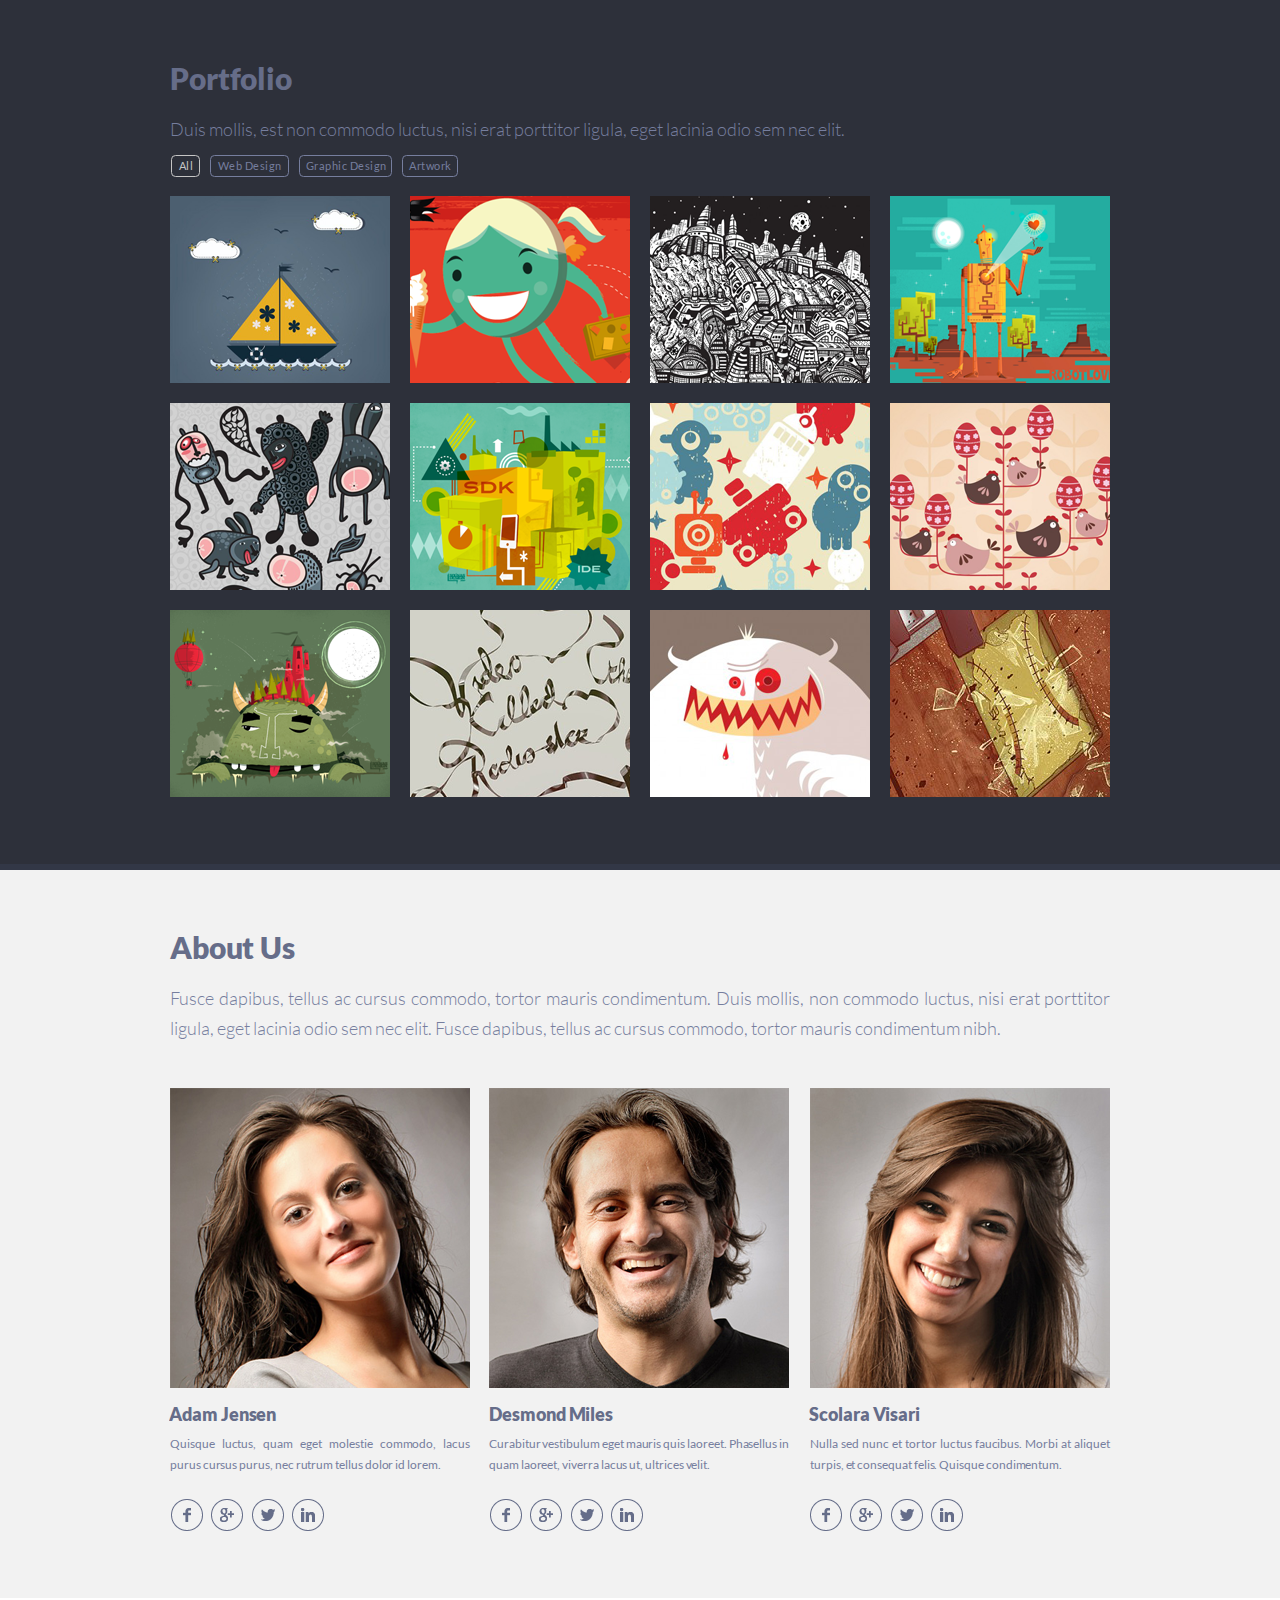
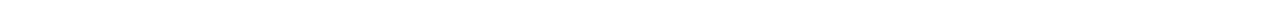
==== singolo2.html @ 3887711a "feat: add singolo part 2 markup and css" ====
<!DOCTYPE html>
<html lang="en">
<head>
  <meta charset="UTF-8">
  <title>Document</title>
  <link rel="stylesheet" href="singolo2.css">
</head>
<body>
  <section class="portfolio">
    <div class="wrapper">
      <div class="title">
        <h2 class="title__portfolio">Portfolio</h2>
        <p>Duis mollis, est non commodo luctus, nisi erat porttitor ligula, eget lacinia odio sem nec elit.</p>
        <div class="buttons">
          <button type="button" class="buttons__sort button_selected">All</button>
          <button type="button" class="buttons__sort">Web Design</button>
          <button type="button" class="buttons__sort">Graphic Design</button>
          <button type="button" class="buttons__sort">Artwork</button>
        </div>
      </div>
      <div class="layout-wrapper">
        <div class="layout-4-column">
          <div class="project-image">
            <img src="assets/img/project1.png" alt="Ship" class="image__ship">
          </div>
          <div class="project-image">
            <img src="assets/img/project2.png" alt="Girl ball with ice-cream" class="image__ball">
          </div>
          <div class="project-image">
            <img src="assets/img/project3.png" alt="Nightly city" class="image__city">
          </div>
          <div class="project-image">
            <img src="assets/img/project4.png" alt="Robot" class="image__robot">
          </div>   
        </div>
        <div class="layout-4-column">
          <div class="project-image">
            <img src="assets/img/project5.png" alt="Animals" class="image__animals">
          </div>
          <div class="project-image">
            <img src="assets/img/project6.png" alt="Mockup" class="image__mockup">
          </div>
          <div class="project-image">
            <img src="assets/img/project7.png" alt="Cyclops" class="image__cyclops">
          </div>
          <div class="project-image">
            <img src="assets/img/project8.png" alt="Chickens" class="image__chickens">
          </div>   
        </div> 
        <div class="layout-4-column">
          <div class="project-image">
            <img src="assets/img/project9.png" alt="Monster-mountain" class="image__monster-mountain">
          </div>
          <div class="project-image">
            <img src="assets/img/project10.png" alt="Title" class="image__title">
          </div>
          <div class="project-image">
            <img src="assets/img/project11.png" alt="White monster" class="image__white-monster">
          </div>
          <div class="project-image">
            <img src="assets/img/project12.png" alt="Photo frame" class="image__photo-frame">
          </div>   
        </div>   

        <div class="layout-4-column">
          <div class="project-image">
            <img src="assets/img/project9.png" alt="Monster-mountain" class="image__monster-mountain">
          </div>
          <div class="project-image">
            <img src="assets/img/project10.png" alt="Title" class="image__title">
          </div>
          <div class="project-image">
            <img src="assets/img/project11.png" alt="White monster" class="image__white-monster">
          </div>
          <div class="project-image">
            <img src="assets/img/project12.png" alt="Photo frame" class="image__photo-frame">
          </div>   
        </div>                
      </div>                       
    </div>    
  </section> 
  <section class="about-us">
    <div class="wrapper">
      <div class="title">
        <h2 class="title__about-us">About Us</h2>
        <p>Fusce dapibus, tellus ac cursus commodo, tortor mauris condimentum. Duis mollis, non commodo luctus, nisi erat porttitor ligula, eget lacinia odio sem nec elit. Fusce dapibus, tellus ac cursus commodo, tortor mauris condimentum nibh.</p>
      </div>
      <div class="layout-3-column">
        <div class="member">
          <div class="member-photo">
            <img src="assets/img/photo2.png" alt="Adam Jensen">
          </div>
          <div class="member-info">
            <h3 class="info__name">Adam Jensen</h3>
            <p class="info__text">Quisque luctus, quam eget molestie commodo, lacus purus cursus purus, nec rutrum tellus dolor id lorem.</p>
          </div>
          <div class="contacts-wrapper">
            <div class="member-contacts">
              <div class="contacts-block">
                <img src="assets/icon/facebook.svg" alt="Facebook">
              </div>
              <div class="contacts-block">
                <img src="assets/icon/google+.svg" alt="Google">
              </div>
              <div class="contacts-block">
                <img src="assets/icon/twitter.svg" alt="Twitter">
              </div>
              <div class="contacts-block">
                <img src="assets/icon/linkedin.svg" alt="Linkedin">
              </div>
            </div>
          </div>      
        </div>
        <div class="member">
          <div class="member-photo">
            <img src="assets/img/photo1.png" alt="Desmond Miles">       
          </div>
          <div class="member-info">
            <h3 class="info__name">Desmond Miles</h3>
            <p class="info__text">Curabitur vestibulum eget mauris quis laoreet. Phasellus in quam laoreet, viverra lacus ut, ultrices velit.</p>
          </div>
          <div class="contacts-wrapper">
            <div class="member-contacts">
              <div class="contacts-block">
                <img src="assets/icon/facebook.svg" alt="Facebook">
              </div>
              <div class="contacts-block">
                <img src="assets/icon/google+.svg" alt="Google">
              </div>
              <div class="contacts-block">
                <img src="assets/icon/twitter.svg" alt="Twitter">
              </div>
              <div class="contacts-block">
                <img src="assets/icon/linkedin.svg" alt="Linkedin">
              </div>
            </div>
          </div>       
        </div>
        <div class="member">
          <div class="member-photo">
            <img src="assets/img/photo3.png" alt="Scolara Visari">  
          </div>
          <div class="member-info">
            <h3 class="info__name">Scolara Visari</h3>
            <p class="info__text">Nulla sed nunc et tortor luctus faucibus. Morbi at aliquet turpis, et consequat felis. Quisque condimentum.</p>
          </div>
          <div class="contacts-wrapper">
            <div class="member-contacts">
              <div class="contacts-block">
                <img src="assets/icon/facebook.svg" alt="Facebook">
              </div>
              <div class="contacts-block">
                <img src="assets/icon/google+.svg" alt="Google">
              </div>
              <div class="contacts-block">
                <img src="assets/icon/twitter.svg" alt="Twitter">
              </div>
              <div class="contacts-block">
                <img src="assets/icon/linkedin.svg" alt="Linkedin">
              </div>
            </div>
          </div>         
        </div> 
    </div>        
    </div> 
  </section>
</body>
</html>
---- singolo2.css ----
﻿@font-face {
  font-family: "Lato";
  src: local("Lato-Bold"), local("Lato Bold"),
  url("assets/fonts/Lato-Bold.ttf");
  font-weight: 700;
  font-style: normal;
}

@font-face {
  font-family: "Lato";
  src: local("Lato-Black"), local("Lato Black"),
  url("assets/fonts/Lato-Black.ttf");
  font-weight: 900;
  font-style: normal;
}

@font-face {
  font-family: "Lato";
  src:local("Lato-Light"), local("Lato Light"),
  url("assets/fonts/Lato-Light.ttf");
  font-weight: 300;
  font-style: normal;
}

@font-face {
  font-family: "Lato";
  src: local("Lato-Regular"), local("Lato Regular"),
  url("assets/fonts/Lato-Regular.ttf");
  font-weight: 400;
  font-style: normal;
}

* {
  margin: 0;
  padding: 0;
}

html {
  font-family: "Lato", "AdobeInvisFont", "MyriadPro-Regular", sans-serif; 
  font-weight: 400;
  font-size: 10px;
  text-align: justify;
  color: #ffffff;
}

body {
  /*min-width: 1200px; */
}

a {
  text-decoration: none;
  color: inherit;
}

.wrapper {
  display: flex;
  justify-content: space-between;
  align-items: center;  
  box-sizing: border-box;
  width: 1020px;
  height: 100%;
  padding: 0 40px 0 40px;
  margin: 0 auto;
}

/*~~~~~~~~~~~PORTFOLIO-BLOCK~~~~~~~~~~~*/

.portfolio {
  height: 864px;
  background-color: #2d303a;
  border-bottom: 6px solid #323746;  
}

.portfolio .wrapper {
  flex-direction: column;
  justify-content: flex-start;
  align-items: flex-start;
  color: #666d89;
}

.portfolio .title {
  flex-direction: column;
  padding-top: 6.75%;
}

/*В синголо 1 есть*/
.title h2 {
  font-weight: 900;
  font-size: 3rem;
}

.title__portfolio {
  letter-spacing: -0.004em;
  line-height: 1em;
}

/*В синголо 1 есть */
.title p {
  color: #767e9e;
  font-size: 1.8rem;
  font-weight: 300;
  line-height: 1em;
}

.title__portfolio + p {
  margin-top: 3.92%;
  line-height: 1em;
}

.buttons {
  padding-top: 16.8px;
  padding-left: 1px;
}

.buttons__sort {
  font-family: "Lato", "AdobeInvisFont", "MyriadPro-Regular", sans-serif;
  font-weight: 400;
  background: none;
  color: #767e9e;
  border: 1px solid #767e9e;
  border-radius: 4.5px;
  font-size: 1.1rem;
  padding: 4px 5.5px 5px 7px;
  line-height: 1em;
  margin-right: 8px;
  letter-spacing: 0.04545em;
  transition: background-color 1s;
}

.buttons__sort:nth-child(2){
  margin-right: 8.1px;  
}

.buttons__sort:nth-child(3){
  padding: 4px 4.5px 5px 6px;
  margin-right: 8.2px;  
}

.buttons__sort:nth-child(4){
  padding: 4px 4.8px 5px 6px;
  margin-right: 0;  
}

.button_selected {
  color: #c5c5c5;
  border-color: #c5c5c5;
}

.buttons__sort:hover {
  cursor: pointer;
  background-color: #516475;
  color: #2d303a;
}

.layout-wrapper {
  display: flex;
  flex-direction: row;
  flex-wrap: wrap;
  margin-top: 19px;
  height: 621px;
  overflow: hidden;
}

.layout-4-column {
  display: flex;
  justify-content: space-between;
  padding-bottom: 20px;
  width: 940px;
  height: 187px;
}

.project-image {
  width: 220px;
  height: 100%;
  position: relative;
  overflow: hidden;
}

.project-image > img {
  position: absolute;
}

.image__ship {
  top: -11px;
  left: -8px;
}

.image__ball { 
  top: -43px;
  left: -82px;  
}

.image__city { 
  top: -1px;
  left: -11px;  
}

.image__robot { 
  top: -2px;
  left: -24px;  
}

.image__animals { 
  top: -16px;
  left: -10px;  
}

.image__mockup { 
  top: -4px;
  left: -16px;  
}

.image__cyclops { 
  top: -39px;
  left: -31px;  
}

.image__chickens { 
  top: -32px;
  left: -24px;  
}

.image__monster-mountain { 
  top: -2px;
  left: -16px;  
}

.image__title { 
  top: -113px;
  left: -141px;  
}

.image__white-monster { 
  top: -175px;
  left: -144px;  
}

.image__photo-frame { 
  top: -60px;
  left: -36px;  
}

/*~~~~~~~~~~~ABOUT US-BLOCK~~~~~~~~~~~*/

.about-us {
  background: #f2f2f2;
  height: 728px;
  border-bottom: 6px solid #ffffff; 
}

.about-us .title {
  padding-top: 6.6%;
}

.title__about-us {
  letter-spacing: -0.005em;
  line-height: 1em;
}

.title__about-us + p{
  margin-top: 2.2%;
  line-height: 1.69em;
}

.about-us .wrapper {
  flex-direction: column;
  justify-content: flex-start;
  align-items: flex-start;
  color: #666d89;
}

.about-us .layout-3-column {
  display: flex;
  flex-direction: row;
  justify-content: space-between;
  margin-top: 44.8px;
  width: 940px;
  height: 443px;  
}

.member {
  width: 300px;
}

.member:nth-child(2) {
  margin-left: -2px;
}

.member-photo {
  width: 100%;
  height: 300px;
  overflow: hidden;
}

.member-info {
  padding-top: 17px;
}

.info__name {
  font-weight: 900;
  font-size: 1.8rem;
  line-height: 1;
  letter-spacing: -0.006em;
  margin-left: -0.6px;
  width: 301px;
  text-overflow: ellipsis;
  overflow: hidden;
  white-space: nowrap;
}

.member:nth-child(2) .info__name{
  margin-left: 0.4px;
}

.info__text {
  color: #767e9e;
  font-weight: 400;
  font-size: 1.2rem;
  line-height: 1.75em;
  margin-top: 10px;
  letter-spacing: -0.005em;
}

.contacts-wrapper {
  margin-top: 23px;
}

.member-contacts {
  display: flex;
  flex-direction: row;
  justify-content: space-between;
  width: 156px;
  height: 35px;  
}

.contacts-block {
  width: 35px;
  height: 100%;
}

.member:last-child .member-contacts{
  margin-left: -1px;
}

.contacts-block:hover {
  cursor: pointer;
  border-bottom: 2px dotted;
  transition: border-bottom 0.3s;
}
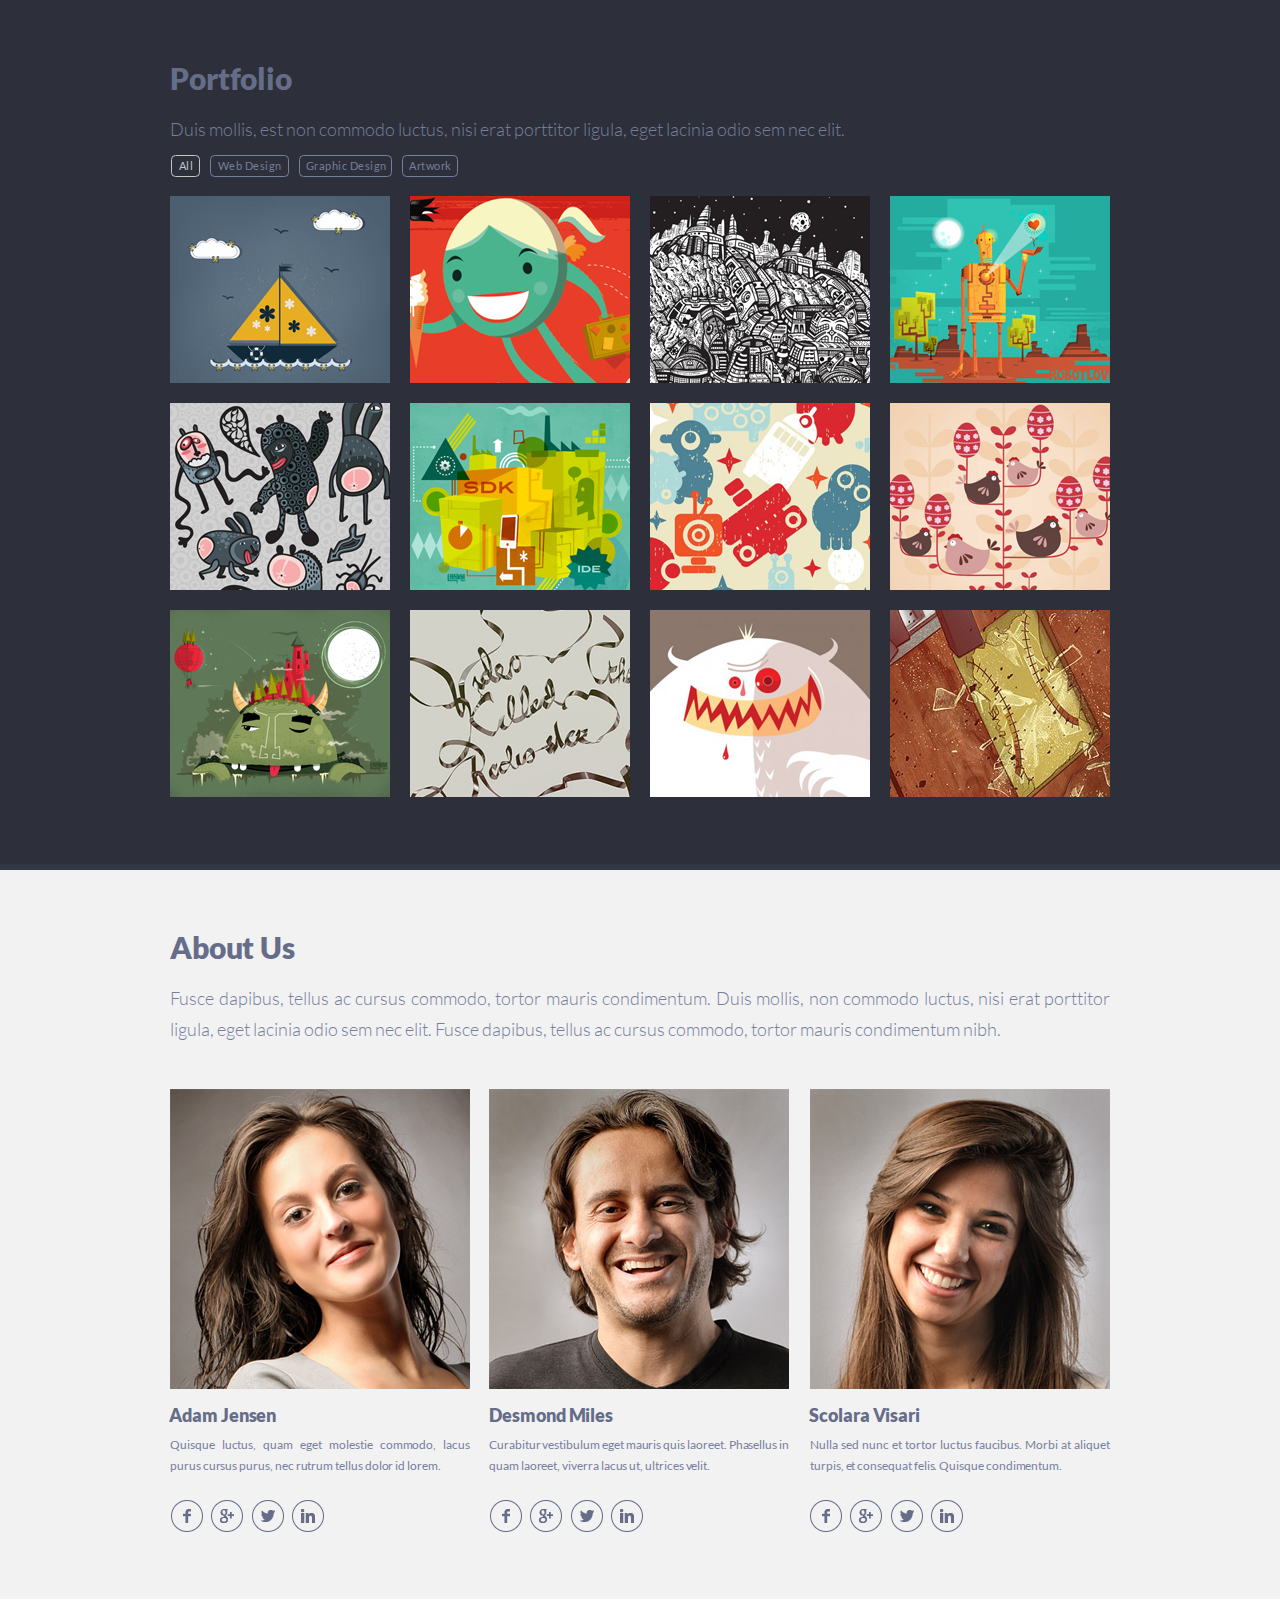
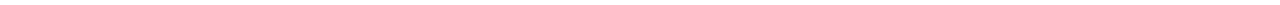
==== commit e32d4ea3: "fix: update structure section" ====
--- a/singolo2.html
+++ b/singolo2.html
@@ -9,8 +9,8 @@
   <section class="portfolio">
     <div class="wrapper">
       <div class="title">
-        <h2 class="title__portfolio">Portfolio</h2>
-        <p>Duis mollis, est non commodo luctus, nisi erat porttitor ligula, eget lacinia odio sem nec elit.</p>
+        <h2 class="portfolio__title">Portfolio</h2>
+        <p class="portfolio__paragraph">Duis mollis, est non commodo luctus, nisi erat porttitor ligula, eget lacinia odio sem nec elit.</p>
         <div class="buttons">
           <button type="button" class="buttons__sort button_selected">All</button>
           <button type="button" class="buttons__sort">Web Design</button>
@@ -18,72 +18,59 @@
           <button type="button" class="buttons__sort">Artwork</button>
         </div>
       </div>
-      <div class="layout-wrapper">
-        <div class="layout-4-column">
+      <div class="layout-4-column">
+        <div class="layout-column">
           <div class="project-image">
             <img src="assets/img/project1.png" alt="Ship" class="image__ship">
           </div>
           <div class="project-image">
-            <img src="assets/img/project2.png" alt="Girl ball with ice-cream" class="image__ball">
-          </div>
-          <div class="project-image">
-            <img src="assets/img/project3.png" alt="Nightly city" class="image__city">
-          </div>
-          <div class="project-image">
-            <img src="assets/img/project4.png" alt="Robot" class="image__robot">
-          </div>   
-        </div>
-        <div class="layout-4-column">
-          <div class="project-image">
             <img src="assets/img/project5.png" alt="Animals" class="image__animals">
           </div>
           <div class="project-image">
+            <img src="assets/img/project9.png" alt="Monster-mountain" class="image__monster-mountain">
+          </div>
+        </div>
+        <div class="layout-column">
+          <div class="project-image">
+            <img src="assets/img/project2.png" alt="Girl ball with ice-cream" class="image__ball">
+          </div>   
+          <div class="project-image">
             <img src="assets/img/project6.png" alt="Mockup" class="image__mockup">
+          </div>
+          <div class="project-image">
+            <img src="assets/img/project10.png" alt="Title" class="image__title">
+          </div> 
+        </div> 
+        <div class="layout-column">
+          <div class="project-image">
+            <img src="assets/img/project3.png" alt="Nightly city" class="image__city">
           </div>
           <div class="project-image">
             <img src="assets/img/project7.png" alt="Cyclops" class="image__cyclops">
           </div>
           <div class="project-image">
+            <img src="assets/img/project11.png" alt="White monster" class="image__white-monster">
+          </div>  
+        </div>  
+        <div class="layout-column">
+          <div class="project-image">
+            <img src="assets/img/project4.png" alt="Robot" class="image__robot">
+          </div> 
+          <div class="project-image">
             <img src="assets/img/project8.png" alt="Chickens" class="image__chickens">
-          </div>   
-        </div> 
-        <div class="layout-4-column">
-          <div class="project-image">
-            <img src="assets/img/project9.png" alt="Monster-mountain" class="image__monster-mountain">
-          </div>
-          <div class="project-image">
-            <img src="assets/img/project10.png" alt="Title" class="image__title">
-          </div>
-          <div class="project-image">
-            <img src="assets/img/project11.png" alt="White monster" class="image__white-monster">
-          </div>
+          </div>    
           <div class="project-image">
             <img src="assets/img/project12.png" alt="Photo frame" class="image__photo-frame">
           </div>   
-        </div>   
-
-        <div class="layout-4-column">
-          <div class="project-image">
-            <img src="assets/img/project9.png" alt="Monster-mountain" class="image__monster-mountain">
-          </div>
-          <div class="project-image">
-            <img src="assets/img/project10.png" alt="Title" class="image__title">
-          </div>
-          <div class="project-image">
-            <img src="assets/img/project11.png" alt="White monster" class="image__white-monster">
-          </div>
-          <div class="project-image">
-            <img src="assets/img/project12.png" alt="Photo frame" class="image__photo-frame">
-          </div>   
-        </div>                
+        </div>               
       </div>                       
     </div>    
   </section> 
   <section class="about-us">
     <div class="wrapper">
       <div class="title">
-        <h2 class="title__about-us">About Us</h2>
-        <p>Fusce dapibus, tellus ac cursus commodo, tortor mauris condimentum. Duis mollis, non commodo luctus, nisi erat porttitor ligula, eget lacinia odio sem nec elit. Fusce dapibus, tellus ac cursus commodo, tortor mauris condimentum nibh.</p>
+        <h2 class="about-us__title">About Us</h2>
+        <p class="about-us__paragraph">Fusce dapibus, tellus ac cursus commodo, tortor mauris condimentum. Duis mollis, non commodo luctus, nisi erat porttitor ligula, eget lacinia odio sem nec elit. Fusce dapibus, tellus ac cursus commodo, tortor mauris condimentum nibh.</p>
       </div>
       <div class="layout-3-column">
         <div class="member">
@@ -95,17 +82,11 @@
             <p class="info__text">Quisque luctus, quam eget molestie commodo, lacus purus cursus purus, nec rutrum tellus dolor id lorem.</p>
           </div>
           <div class="contacts-wrapper">
-            <div class="member-contacts">
-              <div class="contacts-block">
+            <div class="contacts-wrapper">
+              <div class="member-contacts">
                 <img src="assets/icon/facebook.svg" alt="Facebook">
-              </div>
-              <div class="contacts-block">
                 <img src="assets/icon/google+.svg" alt="Google">
-              </div>
-              <div class="contacts-block">
                 <img src="assets/icon/twitter.svg" alt="Twitter">
-              </div>
-              <div class="contacts-block">
                 <img src="assets/icon/linkedin.svg" alt="Linkedin">
               </div>
             </div>
@@ -113,28 +94,20 @@
         </div>
         <div class="member">
           <div class="member-photo">
-            <img src="assets/img/photo1.png" alt="Desmond Miles">       
+            <img src="assets/img/photo1.png" alt="Desmond Miles">   
           </div>
           <div class="member-info">
             <h3 class="info__name">Desmond Miles</h3>
             <p class="info__text">Curabitur vestibulum eget mauris quis laoreet. Phasellus in quam laoreet, viverra lacus ut, ultrices velit.</p>
           </div>
-          <div class="contacts-wrapper">
-            <div class="member-contacts">
-              <div class="contacts-block">
+            <div class="contacts-wrapper">
+              <div class="member-contacts">
                 <img src="assets/icon/facebook.svg" alt="Facebook">
-              </div>
-              <div class="contacts-block">
                 <img src="assets/icon/google+.svg" alt="Google">
-              </div>
-              <div class="contacts-block">
                 <img src="assets/icon/twitter.svg" alt="Twitter">
-              </div>
-              <div class="contacts-block">
                 <img src="assets/icon/linkedin.svg" alt="Linkedin">
               </div>
-            </div>
-          </div>       
+            </div>      
         </div>
         <div class="member">
           <div class="member-photo">
@@ -144,22 +117,14 @@
             <h3 class="info__name">Scolara Visari</h3>
             <p class="info__text">Nulla sed nunc et tortor luctus faucibus. Morbi at aliquet turpis, et consequat felis. Quisque condimentum.</p>
           </div>
-          <div class="contacts-wrapper">
-            <div class="member-contacts">
-              <div class="contacts-block">
+            <div class="contacts-wrapper">
+              <div class="member-contacts">
                 <img src="assets/icon/facebook.svg" alt="Facebook">
-              </div>
-              <div class="contacts-block">
                 <img src="assets/icon/google+.svg" alt="Google">
-              </div>
-              <div class="contacts-block">
                 <img src="assets/icon/twitter.svg" alt="Twitter">
-              </div>
-              <div class="contacts-block">
                 <img src="assets/icon/linkedin.svg" alt="Linkedin">
               </div>
-            </div>
-          </div>         
+            </div>        
         </div> 
     </div>        
     </div> 
--- a/singolo2.css
+++ b/singolo2.css
@@ -66,7 +66,6 @@
 /*~~~~~~~~~~~PORTFOLIO-BLOCK~~~~~~~~~~~*/
 
 .portfolio {
-  height: 864px;
   background-color: #2d303a;
   border-bottom: 6px solid #323746;  
 }
@@ -75,12 +74,13 @@
   flex-direction: column;
   justify-content: flex-start;
   align-items: flex-start;
+  padding-top: 63px;
+  padding-bottom: 67px;
   color: #666d89;
 }
 
-.portfolio .title {
+.title {
   flex-direction: column;
-  padding-top: 6.75%;
 }
 
 /*В синголо 1 есть*/
@@ -89,21 +89,19 @@
   font-size: 3rem;
 }
 
-.title__portfolio {
-  letter-spacing: -0.004em;
-  line-height: 1em;
-}
-
-/*В синголо 1 есть */
 .title p {
   color: #767e9e;
   font-size: 1.8rem;
   font-weight: 300;
+}
+
+.portfolio__title {
+  letter-spacing: -0.004em;
   line-height: 1em;
 }
 
-.title__portfolio + p {
-  margin-top: 3.92%;
+.portfolio__paragraph {
+  margin-top: 27px;
   line-height: 1em;
 }
 
@@ -125,6 +123,7 @@
   margin-right: 8px;
   letter-spacing: 0.04545em;
   transition: background-color 1s;
+  outline: none;
 }
 
 .buttons__sort:nth-child(2){
@@ -152,26 +151,31 @@
   color: #2d303a;
 }
 
-.layout-wrapper {
+.portfolio .layout-4-column {
+  margin-top: 19px;
+}
+
+.layout-4-column {
   display: flex;
   flex-direction: row;
-  flex-wrap: wrap;
-  margin-top: 19px;
-  height: 621px;
+  justify-content: space-between;
+  flex-wrap: wrap; 
+  height: 601px;
+  width: 940px;
   overflow: hidden;
 }
 
-.layout-4-column {
-  display: flex;
-  justify-content: space-between;
-  padding-bottom: 20px;
-  width: 940px;
-  height: 187px;
-}
-
-.project-image {
+.layout-column {
+  display: flex;
+  flex-direction: column;
+  justify-content: space-between;
   width: 220px;
   height: 100%;
+}
+
+.project-image {
+  width: 100%;
+  height: 187px;
   position: relative;
   overflow: hidden;
 }
@@ -244,29 +248,26 @@
 
 .about-us {
   background: #f2f2f2;
-  height: 728px;
   border-bottom: 6px solid #ffffff; 
-}
-
-.about-us .title {
-  padding-top: 6.6%;
-}
-
-.title__about-us {
-  letter-spacing: -0.005em;
-  line-height: 1em;
-}
-
-.title__about-us + p{
-  margin-top: 2.2%;
-  line-height: 1.69em;
 }
 
 .about-us .wrapper {
   flex-direction: column;
   justify-content: flex-start;
   align-items: flex-start;
+  padding-top: 62px;
+  padding-bottom: 67px;
   color: #666d89;
+}
+
+.about-us__title {
+  letter-spacing: -0.005em;
+  line-height: 1em;
+}
+
+.about-us__paragraph {
+  margin-top: 21.5px;
+  line-height: 1.69em;
 }
 
 .about-us .layout-3-column {
@@ -330,28 +331,24 @@
   flex-direction: row;
   justify-content: space-between;
   width: 156px;
-  height: 35px;  
-}
-
-.contacts-block {
-  width: 35px;
-  height: 100%;
-}
-
-.member:last-child .member-contacts{
-  margin-left: -1px;
-}
-
-.contacts-block:hover {
+  height: 35px;
+}
+
+.member-contacts img:hover {
   cursor: pointer;
   border-bottom: 2px dotted;
   transition: border-bottom 0.3s;
 }
 
-
-
-
-
-
-
-
+.member:last-child .member-contacts{
+  margin-left: -1px;
+}
+
+
+
+
+
+
+
+
+
